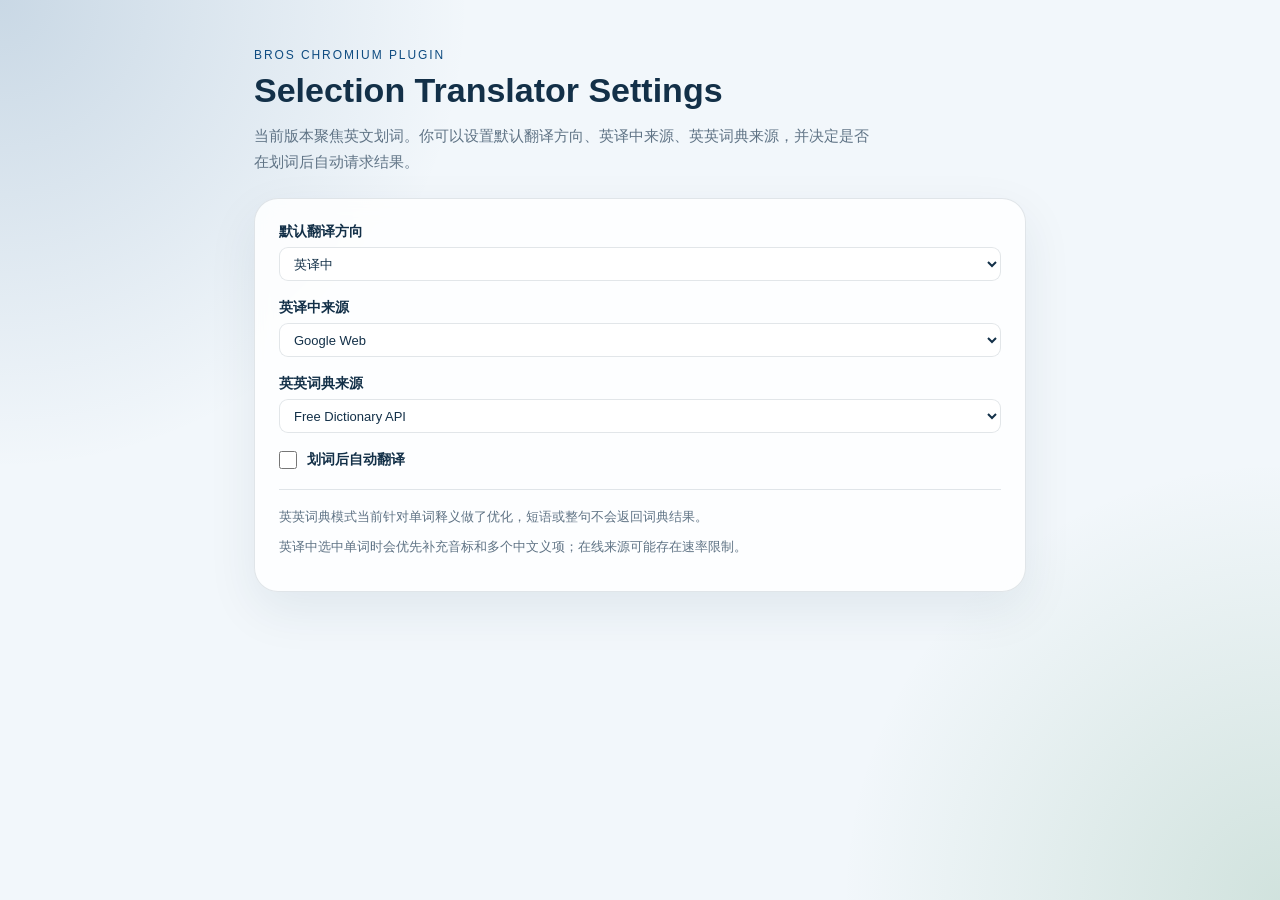
==== options.html @ 6fe958e9 "release: prepare bros selection translator 1.0.0" ====
<!DOCTYPE html>
<html lang="zh-CN">
  <head>
    <meta charset="UTF-8" />
    <meta name="viewport" content="width=device-width, initial-scale=1.0" />
    <title>Selection Translator Settings</title>
    <link rel="stylesheet" href="options.css" />
  </head>
  <body>
    <main class="page">
      <section class="hero">
        <p class="eyebrow">Bros Chromium Plugin</p>
        <h1>Selection Translator Settings</h1>
        <p class="summary">
          当前版本聚焦英文划词。你可以设置默认翻译方向、英译中来源、英英词典来源，并决定是否在划词后自动请求结果。
        </p>
      </section>

      <section class="card">
        <label>
          默认翻译方向
          <select id="target-language">
            <option value="zh">英译中</option>
            <option value="en">英译英</option>
          </select>
        </label>

        <label>
          英译中来源
          <select id="provider-zh">
            <option value="google">Google Web</option>
            <option value="mymemory">MyMemory</option>
          </select>
        </label>

        <label>
          英英词典来源
          <select id="provider-en">
            <option value="dictionaryapi">Free Dictionary API</option>
            <option value="datamuse">Datamuse</option>
          </select>
        </label>

        <label class="checkbox">
          <input id="auto-translate" type="checkbox" />
          <span>划词后自动翻译</span>
        </label>

        <div class="notes">
          <p>英英词典模式当前针对单词释义做了优化，短语或整句不会返回词典结果。</p>
          <p>英译中选中单词时会优先补充音标和多个中文义项；在线来源可能存在速率限制。</p>
        </div>
      </section>
    </main>
    <script src="options.js"></script>
  </body>
</html>
---- options.css ----
:root {
  color-scheme: light;
  --bg: #f2f7fb;
  --card: rgba(255, 255, 255, 0.84);
  --ink: #133048;
  --muted: #5f7385;
  --line: rgba(19, 48, 72, 0.12);
  --accent: #0f4c81;
}

* {
  box-sizing: border-box;
}

body {
  margin: 0;
  min-height: 100vh;
  font-family: "Segoe UI", "PingFang SC", sans-serif;
  color: var(--ink);
  background:
    radial-gradient(circle at top left, rgba(15, 76, 129, 0.18), transparent 30%),
    radial-gradient(circle at bottom right, rgba(58, 133, 88, 0.18), transparent 28%),
    var(--bg);
}

.page {
  max-width: 820px;
  margin: 0 auto;
  padding: 48px 24px 64px;
}

.hero {
  margin-bottom: 24px;
}

.eyebrow {
  margin: 0 0 10px;
  text-transform: uppercase;
  letter-spacing: 0.16em;
  font-size: 12px;
  color: var(--accent);
}

h1 {
  margin: 0 0 14px;
  font-size: 34px;
  line-height: 1.1;
}

.summary {
  margin: 0;
  max-width: 620px;
  font-size: 15px;
  line-height: 1.7;
  color: var(--muted);
}

.card {
  padding: 24px;
  border: 1px solid var(--line);
  border-radius: 24px;
  background: var(--card);
  backdrop-filter: blur(10px);
  box-shadow: 0 18px 50px rgba(19, 48, 72, 0.08);
}

label {
  display: block;
  margin-bottom: 18px;
  font-size: 14px;
  font-weight: 600;
}

select {
  width: 100%;
  height: 34px;
  margin-top: 6px;
  padding: 0 10px;
  border: 1px solid var(--line);
  border-radius: 9px;
  font-size: 13px;
  color: var(--ink);
  background: #ffffff;
}

.checkbox {
  display: flex;
  align-items: center;
  gap: 10px;
}

.checkbox input {
  width: 18px;
  height: 18px;
  margin: 0;
}

.notes {
  margin-top: 20px;
  padding-top: 16px;
  border-top: 1px solid var(--line);
  color: var(--muted);
  font-size: 13px;
  line-height: 1.7;
}

.notes p {
  margin: 0 0 8px;
}
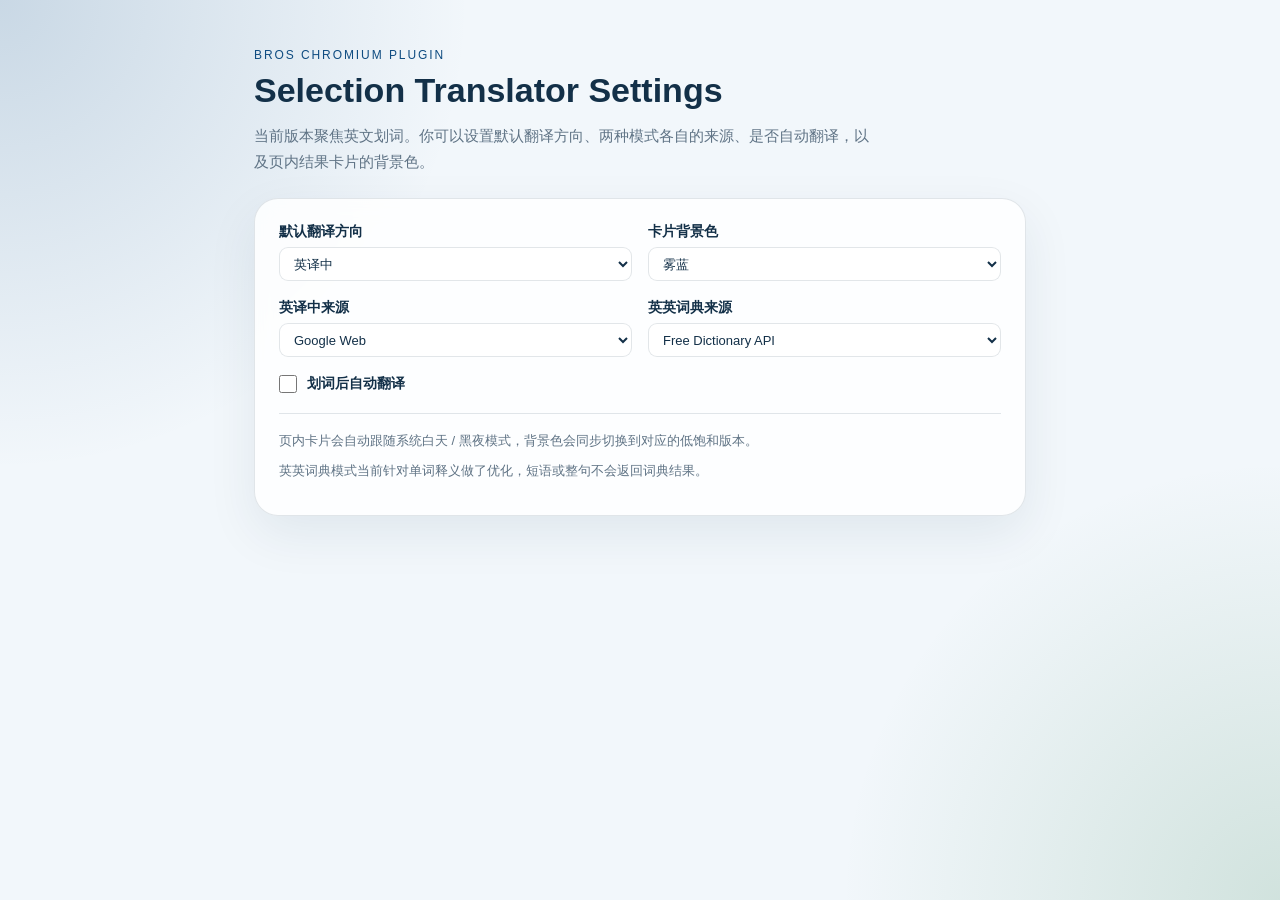
==== commit 4b96cafc: "简化弹窗，美化样式，新增背景设置" ====
--- a/options.html
+++ b/options.html
@@ -12,34 +12,49 @@
         <p class="eyebrow">Bros Chromium Plugin</p>
         <h1>Selection Translator Settings</h1>
         <p class="summary">
-          当前版本聚焦英文划词。你可以设置默认翻译方向、英译中来源、英英词典来源，并决定是否在划词后自动请求结果。
+          当前版本聚焦英文划词。你可以设置默认翻译方向、两种模式各自的来源、是否自动翻译，以及页内结果卡片的背景色。
         </p>
       </section>
 
       <section class="card">
-        <label>
-          默认翻译方向
-          <select id="target-language">
-            <option value="zh">英译中</option>
-            <option value="en">英译英</option>
-          </select>
-        </label>
+        <div class="grid">
+          <label>
+            默认翻译方向
+            <select id="target-language">
+              <option value="zh">英译中</option>
+              <option value="en">英译英</option>
+            </select>
+          </label>
 
-        <label>
-          英译中来源
-          <select id="provider-zh">
-            <option value="google">Google Web</option>
-            <option value="mymemory">MyMemory</option>
-          </select>
-        </label>
+          <label>
+            卡片背景色
+            <select id="background-theme">
+              <option value="mist">雾蓝</option>
+              <option value="sage">浅青</option>
+              <option value="sand">米杏</option>
+              <option value="rose">浅玫</option>
+              <option value="lavender">淡紫</option>
+              <option value="peach">蜜桃</option>
+              <option value="slate">云灰</option>
+            </select>
+          </label>
 
-        <label>
-          英英词典来源
-          <select id="provider-en">
-            <option value="dictionaryapi">Free Dictionary API</option>
-            <option value="datamuse">Datamuse</option>
-          </select>
-        </label>
+          <label>
+            英译中来源
+            <select id="provider-zh">
+              <option value="google">Google Web</option>
+              <option value="mymemory">MyMemory</option>
+            </select>
+          </label>
+
+          <label>
+            英英词典来源
+            <select id="provider-en">
+              <option value="dictionaryapi">Free Dictionary API</option>
+              <option value="datamuse">Datamuse</option>
+            </select>
+          </label>
+        </div>
 
         <label class="checkbox">
           <input id="auto-translate" type="checkbox" />
@@ -47,8 +62,8 @@
         </label>
 
         <div class="notes">
+          <p>页内卡片会自动跟随系统白天 / 黑夜模式，背景色会同步切换到对应的低饱和版本。</p>
           <p>英英词典模式当前针对单词释义做了优化，短语或整句不会返回词典结果。</p>
-          <p>英译中选中单词时会优先补充音标和多个中文义项；在线来源可能存在速率限制。</p>
         </div>
       </section>
     </main>
--- a/options.css
+++ b/options.css
@@ -1,5 +1,5 @@
 :root {
-  color-scheme: light;
+  color-scheme: light dark;
   --bg: #f2f7fb;
   --card: rgba(255, 255, 255, 0.84);
   --ink: #133048;
@@ -64,6 +64,12 @@
   box-shadow: 0 18px 50px rgba(19, 48, 72, 0.08);
 }
 
+.grid {
+  display: grid;
+  grid-template-columns: repeat(2, minmax(0, 1fr));
+  gap: 0 16px;
+}
+
 label {
   display: block;
   margin-bottom: 18px;
@@ -80,6 +86,12 @@
   border-radius: 9px;
   font-size: 13px;
   color: var(--ink);
+  background: #ffffff;
+  color-scheme: light;
+}
+
+option {
+  color: #133048;
   background: #ffffff;
 }
 
@@ -107,3 +119,31 @@
 .notes p {
   margin: 0 0 8px;
 }
+
+@media (max-width: 640px) {
+  .grid {
+    grid-template-columns: 1fr;
+  }
+}
+
+@media (prefers-color-scheme: dark) {
+  :root {
+    --bg: #101923;
+    --card: rgba(18, 28, 40, 0.84);
+    --ink: #edf4fb;
+    --muted: #9eb0c2;
+    --line: rgba(223, 234, 245, 0.12);
+    --accent: #76a9e0;
+  }
+
+  select {
+    color: var(--ink);
+    background: rgba(255, 255, 255, 0.06);
+    color-scheme: dark;
+  }
+
+  option {
+    color: #edf4fb;
+    background: #182434;
+  }
+}
